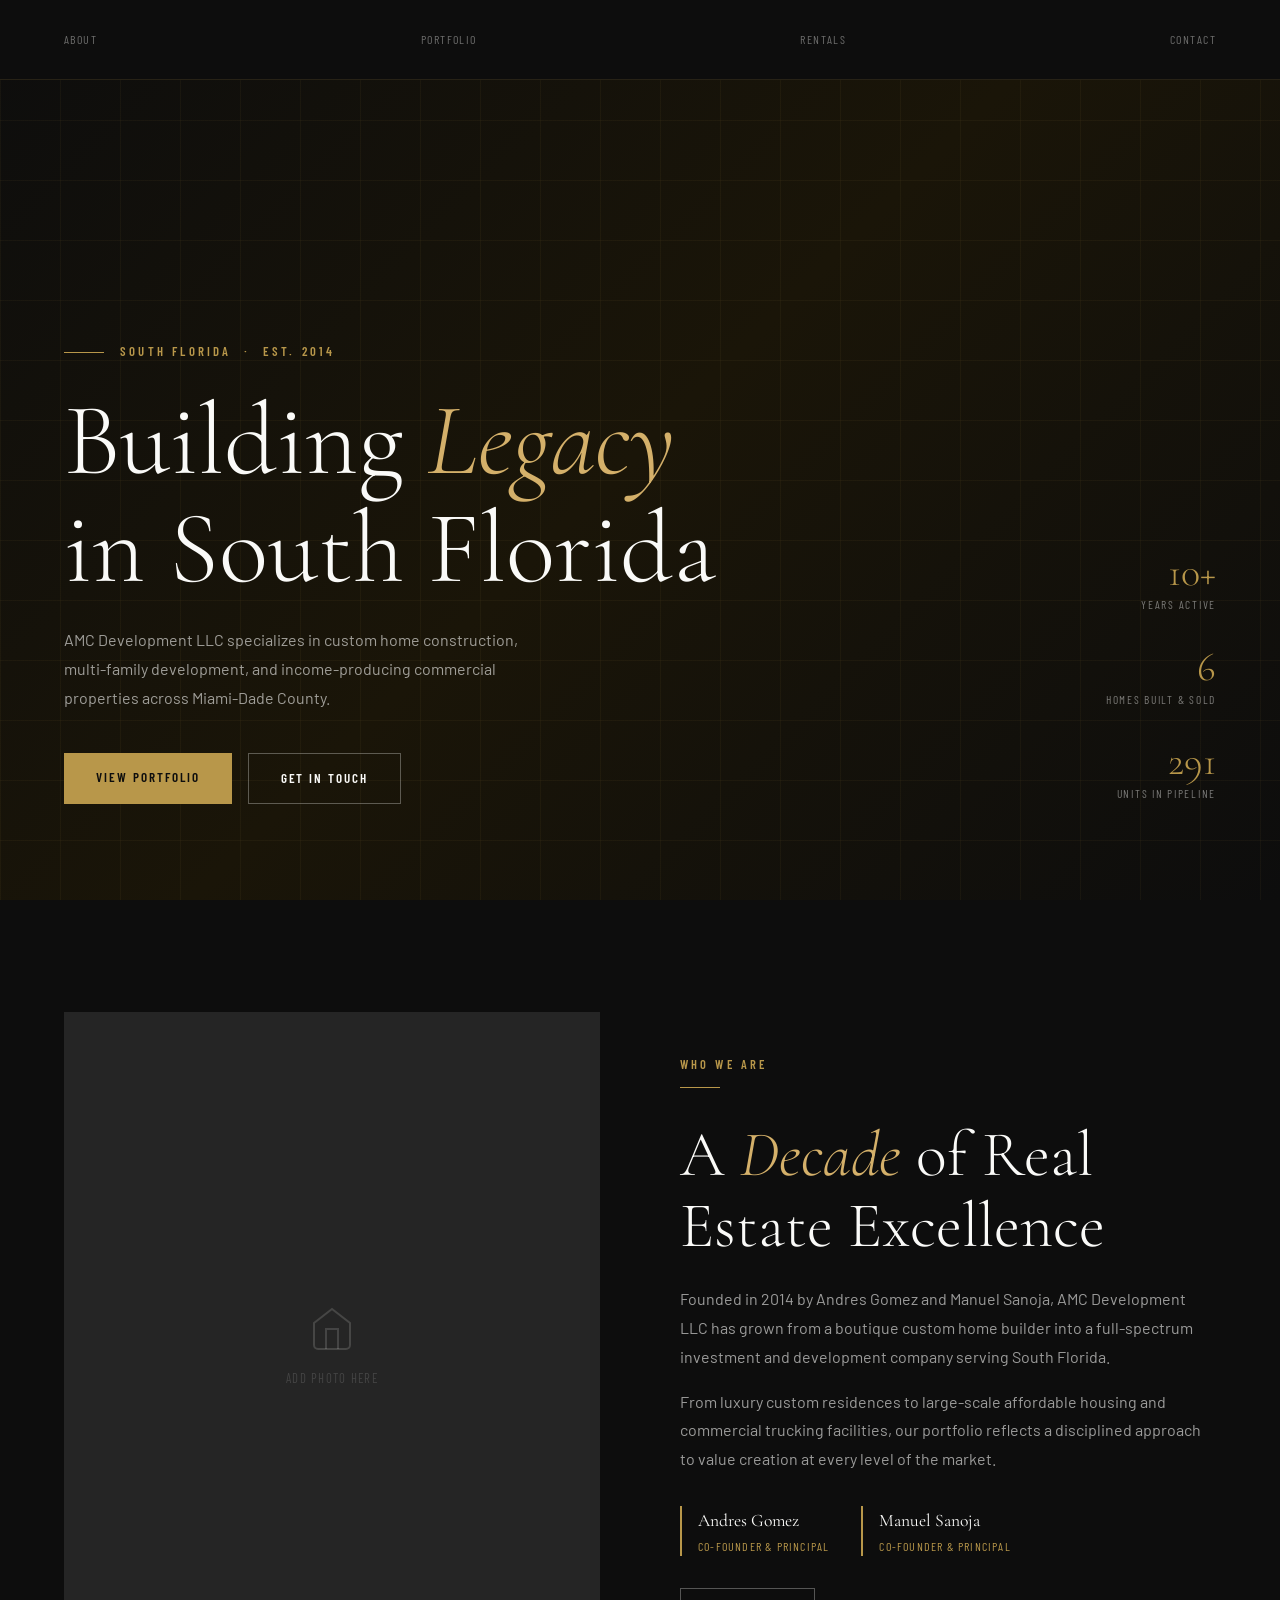
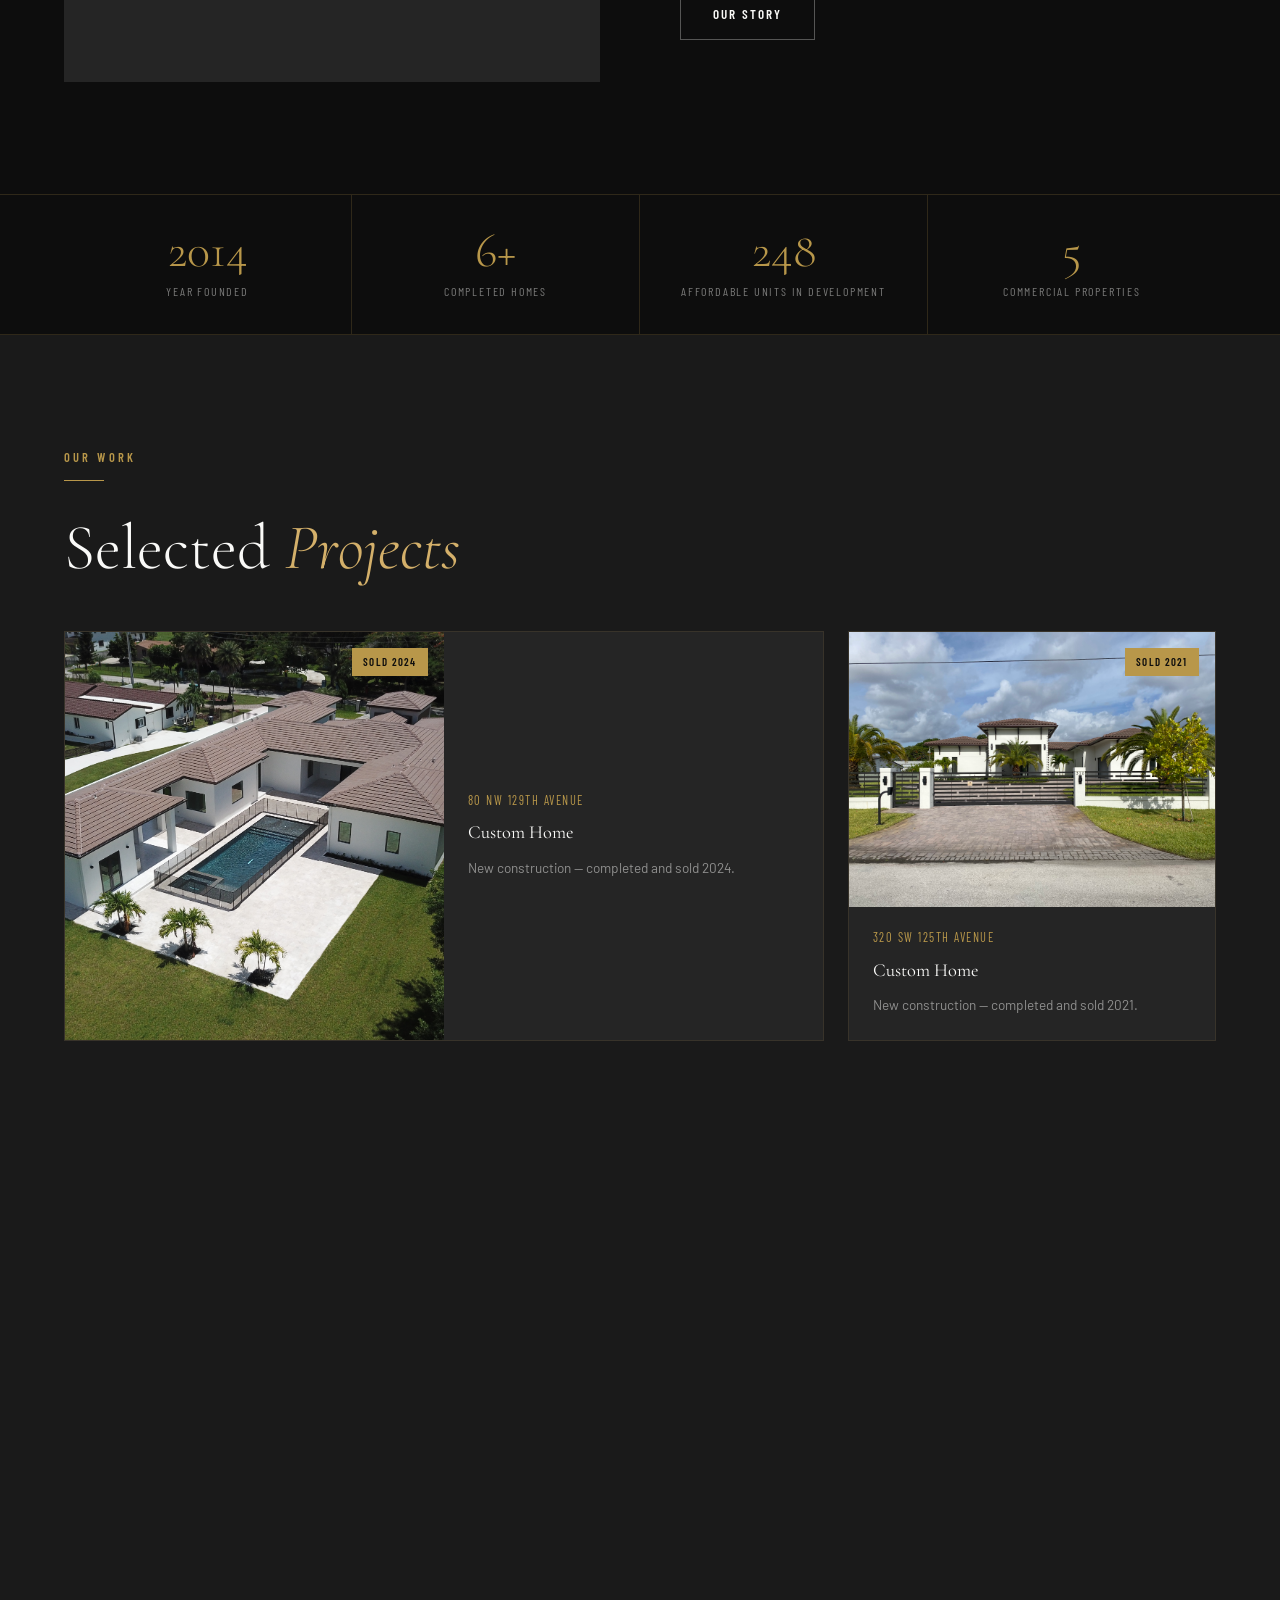
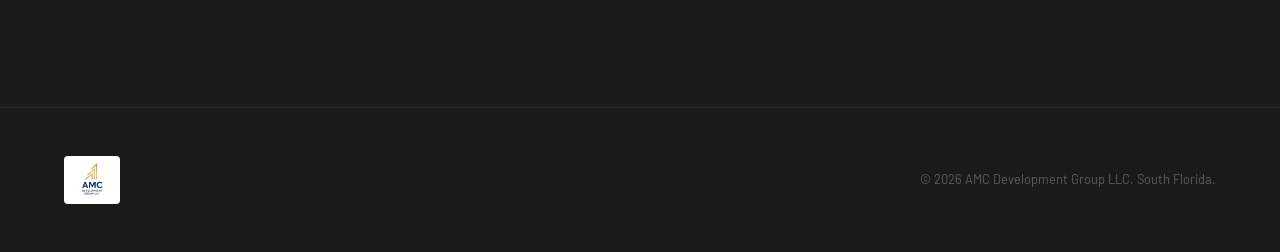
==== index.html @ ff456ffd "Initial commit — AMC Development Group LLC portfolio site" ====
<!DOCTYPE html>
<html lang="en">
<head>
  <meta charset="UTF-8" />
  <meta name="viewport" content="width=device-width, initial-scale=1.0" />
  <title>AMC Development LLC — South Florida Real Estate</title>
  <meta name="description" content="AMC Development LLC — Investment & development excellence in South Florida since 2014. Custom homes, apartment communities, and commercial properties." />
  <link rel="stylesheet" href="assets/css/main.css" />
  <link rel="stylesheet" href="assets/css/nav.css" />
  <link rel="stylesheet" href="assets/css/animations.css" />
</head>
<body>

  <!-- NAV -->
  <nav>
    <a href="index.html" class="nav-logo"><img src="assets/images/logo/amc-logo.jpeg" alt="AMC Development LLC" /></a>
    <ul class="nav-links">
      <li><a href="index.html" class="active">Home</a></li>
      <li><a href="about.html">About</a></li>
      <li><a href="portfolio.html">Portfolio</a></li>
      <li><a href="rentals.html">Rentals</a></li>
      <li><a href="contact.html" class="nav-cta">Contact</a></li>
    </ul>
    <button class="nav-toggle" aria-label="Toggle navigation">
      <span></span><span></span><span></span>
    </button>
  </nav>

  <!-- HERO -->
  <section class="hero">
    <div class="hero-bg"></div>
    <div class="hero-grid"></div>
    <div class="hero-content">
      <p class="hero-eyebrow">South Florida &nbsp;·&nbsp; Est. 2014</p>
      <h1>Building <em>Legacy</em><br>in South Florida</h1>
      <p class="hero-desc">
        AMC Development LLC specializes in custom home construction, multi-family development, and income-producing commercial properties across Miami-Dade County.
      </p>
      <div class="hero-actions">
        <a href="portfolio.html" class="btn btn-gold">View Portfolio</a>
        <a href="contact.html" class="btn btn-outline">Get in Touch</a>
      </div>
    </div>
    <div class="hero-stats">
      <div class="hero-stat">
        <div class="hero-stat-num">10+</div>
        <div class="hero-stat-label">Years Active</div>
      </div>
      <div class="hero-stat">
        <div class="hero-stat-num">6</div>
        <div class="hero-stat-label">Homes Built &amp; Sold</div>
      </div>
      <div class="hero-stat">
        <div class="hero-stat-num">291</div>
        <div class="hero-stat-label">Units in Pipeline</div>
      </div>
    </div>
  </section>

  <!-- ABOUT INTRO -->
  <section class="section">
    <div class="about-grid">
      <div class="about-image-block">
        <div class="about-image-inner">
          <div class="about-placeholder">
            <svg width="48" height="48" fill="none" stroke="currentColor" stroke-width="1" viewBox="0 0 24 24"><path d="M3 9l9-7 9 7v11a2 2 0 0 1-2 2H5a2 2 0 0 1-2-2z"/><polyline points="9 22 9 12 15 12 15 22"/></svg>
            <p>Add photo here</p>
          </div>
        </div>
      </div>
      <div>
        <p class="section-eyebrow">Who We Are</p>
        <div class="divider"></div>
        <h2 class="section-title">A <em>Decade</em> of Real Estate Excellence</h2>
        <p class="section-body">
          Founded in 2014 by Andres Gomez and Manuel Sanoja, AMC Development LLC has grown from a boutique custom home builder into a full-spectrum investment and development company serving South Florida.
        </p>
        <p class="section-body" style="margin-top:1rem;">
          From luxury custom residences to large-scale affordable housing and commercial trucking facilities, our portfolio reflects a disciplined approach to value creation at every level of the market.
        </p>
        <div class="founders" style="margin-top:2rem;">
          <div class="founder">
            <div class="founder-name">Andres Gomez</div>
            <div class="founder-title">Co-Founder &amp; Principal</div>
          </div>
          <div class="founder">
            <div class="founder-name">Manuel Sanoja</div>
            <div class="founder-title">Co-Founder &amp; Principal</div>
          </div>
        </div>
        <a href="about.html" class="btn btn-outline" style="margin-top:2rem;">Our Story</a>
      </div>
    </div>
  </section>

  <!-- STATS ROW -->
  <div class="stats-row reveal" style="margin: 0; padding: 0 4rem;">
    <div class="stat-cell">
      <div class="stat-num">2014</div>
      <div class="stat-label">Year Founded</div>
    </div>
    <div class="stat-cell">
      <div class="stat-num">6+</div>
      <div class="stat-label">Completed Homes</div>
    </div>
    <div class="stat-cell">
      <div class="stat-num">248</div>
      <div class="stat-label">Affordable Units in Development</div>
    </div>
    <div class="stat-cell">
      <div class="stat-num">5</div>
      <div class="stat-label">Commercial Properties</div>
    </div>
  </div>

  <!-- FEATURED PROJECTS -->
  <section class="section section-alt">
    <p class="section-eyebrow reveal">Our Work</p>
    <div class="divider reveal"></div>
    <h2 class="section-title reveal">Selected <em>Projects</em></h2>

    <div class="projects-grid">
      <!-- Wide Card — 80 NW 129 spotlight -->
      <div class="project-card project-card-wide reveal">
        <div class="project-card-img">
          <img src="assets/images/projects/80-nw-129/DJI_0026.jpg" alt="80 NW 129th Avenue" />
          <span class="project-badge badge-sold">Sold 2024</span>
        </div>
        <div class="project-card-body" style="display:flex;flex-direction:column;justify-content:center;">
          <div class="project-address">80 NW 129th Avenue</div>
          <div class="project-type">Custom Home</div>
          <p class="project-detail">New construction — completed and sold 2024.</p>
        </div>
      </div>

      <div class="project-card reveal reveal-delay-1">
        <div class="project-card-img">
          <img src="assets/images/projects/320-sw-125/325%20sw%20125AV%20-1.jpg" alt="320 SW 125th Avenue" />
          <span class="project-badge badge-sold">Sold 2021</span>
        </div>
        <div class="project-card-body">
          <div class="project-address">320 SW 125th Avenue</div>
          <div class="project-type">Custom Home</div>
          <p class="project-detail">New construction — completed and sold 2021.</p>
        </div>
      </div>

      <div class="project-card reveal reveal-delay-2">
        <div class="project-card-img">
          <img src="assets/images/projects/14790-sw-264/14790%20SW%20264%20ST.jpg" alt="14790 SW 264th Street" />
          <span class="project-badge badge-pipeline">Plans Submitted</span>
        </div>
        <div class="project-card-body">
          <div class="project-address">14790 SW 264th Street</div>
          <div class="project-type">43-Unit Apartment Development</div>
          <p class="project-detail">Plans submitted. Multi-family residential community currently in review.</p>
        </div>
      </div>

      <div class="project-card reveal reveal-delay-3">
        <div class="project-card-img">
          <img src="assets/images/projects/12501-sw-236/12501%20SW%20236%20ST.jpg" alt="12501 SW 236th Street" />
          <span class="project-badge badge-active">Rezoning Complete</span>
        </div>
        <div class="project-card-body">
          <div class="project-address">12501 SW 236th Street</div>
          <div class="project-type">248-Unit Affordable Housing</div>
          <p class="project-detail">Rezoning complete May 2026. Property currently under contract.</p>
        </div>
      </div>

      <div class="project-card reveal reveal-delay-1">
        <div class="project-card-img">
          <img src="assets/images/projects/365-nw-128/PHOTO-2026-05-29-16-34-05.jpg" alt="365 NW 128th Street" />
          <span class="project-badge badge-sold">Sold Apr 2026</span>
        </div>
        <div class="project-card-body">
          <div class="project-address">365 NW 128th Street</div>
          <div class="project-type">Custom Luxury Residence</div>
          <p class="project-detail">Plans completed January 2026. Sold April 2026.</p>
        </div>
      </div>
    </div>

    <div style="text-align:center; margin-top:3rem;">
      <a href="portfolio.html" class="btn btn-outline reveal">View All Projects</a>
    </div>
  </section>

  <!-- FOOTER -->
  <footer>
    <div class="footer-logo"><img src="assets/images/logo/amc-logo.jpeg" alt="AMC Development LLC" /></div>
    <nav class="footer-links">
      <a href="about.html">About</a>
      <a href="portfolio.html">Portfolio</a>
      <a href="rentals.html">Rentals</a>
      <a href="contact.html">Contact</a>
    </nav>
    <p class="footer-copy">© 2026 AMC Development Group LLC. South Florida.</p>
  </footer>

  <script src="assets/js/main.js"></script>
</body>
</html>
---- assets/css/main.css ----
@import url('https://fonts.googleapis.com/css2?family=Cormorant+Garamond:ital,wght@0,300;0,400;0,600;1,300;1,400&family=Barlow:wght@300;400;500;600&family=Barlow+Condensed:wght@400;600;700&display=swap');

/* ── VARIABLES ── */
:root {
  --gold:           #B8974A;
  --gold-light:     #D4B06A;
  --gold-pale:      #F5EDDA;
  --dark:           #0D0D0D;
  --dark-2:         #1A1A1A;
  --dark-3:         #252525;
  --white:          #FAFAF8;
  --font-display:   'Cormorant Garamond', Georgia, serif;
  --font-body:      'Barlow', sans-serif;
  --font-condensed: 'Barlow Condensed', sans-serif;
  --nav-h:          80px;
}

/* ── RESET ── */
*, *::before, *::after { box-sizing: border-box; margin: 0; padding: 0; }
html { scroll-behavior: smooth; }
body {
  font-family: var(--font-body);
  background: var(--dark);
  color: var(--white);
  font-size: 16px;
  line-height: 1.7;
  overflow-x: hidden;
}
a    { color: inherit; text-decoration: none; }
img  { max-width: 100%; display: block; }
ul   { list-style: none; }

/* ── BUTTONS ── */
.btn {
  font-family: var(--font-condensed);
  font-size: 0.82rem;
  font-weight: 600;
  letter-spacing: 0.15em;
  text-transform: uppercase;
  padding: 0.85rem 2rem;
  transition: all 0.25s;
  cursor: pointer;
  border: none;
  display: inline-block;
}
.btn-gold          { background: var(--gold); color: var(--dark); }
.btn-gold:hover    { background: var(--gold-light); }
.btn-outline       { background: transparent; border: 1px solid rgba(250,250,248,0.3); color: var(--white); }
.btn-outline:hover { border-color: var(--gold); color: var(--gold); }

/* ── HERO ── */
.hero {
  min-height: 100vh;
  display: flex;
  align-items: flex-end;
  position: relative;
  overflow: hidden;
  padding: 0 4rem 6rem;
}
.hero-bg {
  position: absolute; inset: 0;
  background: linear-gradient(135deg, #0D0D0D 0%, #1a1508 50%, #0D0D0D 100%);
}
.hero-grid {
  position: absolute; inset: 0;
  background-image:
    linear-gradient(rgba(184,151,74,0.06) 1px, transparent 1px),
    linear-gradient(90deg, rgba(184,151,74,0.06) 1px, transparent 1px);
  background-size: 60px 60px;
}
.hero-content { position: relative; z-index: 2; max-width: 800px; }
.hero-eyebrow {
  font-family: var(--font-condensed);
  font-size: 0.8rem;
  font-weight: 600;
  letter-spacing: 0.25em;
  text-transform: uppercase;
  color: var(--gold);
  margin-bottom: 1.5rem;
  display: flex;
  align-items: center;
  gap: 1rem;
}
.hero-eyebrow::before {
  content: '';
  display: block;
  width: 40px; height: 1px;
  background: var(--gold);
}
.hero h1 {
  font-family: var(--font-display);
  font-size: clamp(3.5rem, 8vw, 7rem);
  font-weight: 300;
  line-height: 1.05;
  margin-bottom: 1.5rem;
  color: var(--white);
}
.hero h1 em { font-style: italic; color: var(--gold-light); }
.hero-desc {
  font-size: 1rem;
  color: rgba(250,250,248,0.6);
  max-width: 480px;
  line-height: 1.8;
  margin-bottom: 2.5rem;
}
.hero-actions { display: flex; gap: 1rem; flex-wrap: wrap; }
.hero-stats {
  position: absolute; right: 4rem; bottom: 6rem;
  display: flex; flex-direction: column; gap: 2rem;
  z-index: 2;
}
.hero-stat        { text-align: right; }
.hero-stat-num    { font-family: var(--font-display); font-size: 2.5rem; font-weight: 300; color: var(--gold); line-height: 1; }
.hero-stat-label  { font-family: var(--font-condensed); font-size: 0.72rem; letter-spacing: 0.15em; text-transform: uppercase; color: rgba(250,250,248,0.45); margin-top: 0.2rem; }

/* ── SECTIONS ── */
.section     { padding: 7rem 4rem; }
.section-alt { background: var(--dark-2); }

.section-eyebrow {
  font-family: var(--font-condensed);
  font-size: 0.78rem;
  font-weight: 600;
  letter-spacing: 0.25em;
  text-transform: uppercase;
  color: var(--gold);
  margin-bottom: 0.75rem;
}
.section-title {
  font-family: var(--font-display);
  font-size: clamp(2.5rem, 5vw, 4.5rem);
  font-weight: 300;
  line-height: 1.1;
  color: var(--white);
  margin-bottom: 1.5rem;
}
.section-title em { font-style: italic; color: var(--gold-light); }
.section-body { color: rgba(250,250,248,0.6); max-width: 560px; line-height: 1.8; }
.divider      { width: 40px; height: 1px; background: var(--gold); margin-bottom: 2rem; }

/* ── PAGE HEADER ── */
.page-header {
  padding: 12rem 4rem 5rem;
  position: relative;
  overflow: hidden;
}
.page-header::after {
  content: '';
  position: absolute; inset: 0;
  background-image:
    linear-gradient(rgba(184,151,74,0.04) 1px, transparent 1px),
    linear-gradient(90deg, rgba(184,151,74,0.04) 1px, transparent 1px);
  background-size: 60px 60px;
  pointer-events: none;
}
.page-header-content { position: relative; z-index: 1; }
.page-title    { font-family: var(--font-display); font-size: clamp(3.5rem, 7vw, 6.5rem); font-weight: 300; line-height: 1.05; }
.page-title em { font-style: italic; color: var(--gold-light); }
.page-subtitle { color: rgba(250,250,248,0.5); font-size: 1rem; max-width: 480px; margin-top: 1rem; line-height: 1.8; }

/* ── ABOUT ── */
.about-grid {
  display: grid;
  grid-template-columns: 1fr 1fr;
  gap: 5rem;
  align-items: center;
}
.about-image-block {
  position: relative;
  aspect-ratio: 4/5;
  background: var(--dark-3);
  overflow: hidden;
}
.about-image-block::before {
  content: '';
  position: absolute;
  top: 1.5rem; left: 1.5rem; right: -1.5rem; bottom: -1.5rem;
  border: 1px solid rgba(184,151,74,0.3);
  z-index: 0;
}
.about-image-inner {
  position: relative; z-index: 1;
  width: 100%; height: 100%;
  background: var(--dark-3);
  display: flex; align-items: center; justify-content: center;
  overflow: hidden;
}
.about-image-inner img { width: 100%; height: 100%; object-fit: cover; }
.about-placeholder { text-align: center; color: rgba(250,250,248,0.15); }
.about-placeholder p { font-family: var(--font-condensed); font-size: 0.8rem; letter-spacing: 0.1em; text-transform: uppercase; margin-top: 0.5rem; }
.founders       { display: flex; gap: 2rem; margin-top: 2.5rem; }
.founder        { border-left: 2px solid var(--gold); padding-left: 1rem; }
.founder-name   { font-family: var(--font-display); font-size: 1.1rem; font-weight: 400; color: var(--white); }
.founder-title  { font-family: var(--font-condensed); font-size: 0.75rem; letter-spacing: 0.1em; text-transform: uppercase; color: var(--gold); }

/* ── STATS ROW ── */
.stats-row {
  display: grid;
  grid-template-columns: repeat(4, 1fr);
  border-top: 1px solid rgba(184,151,74,0.2);
  border-bottom: 1px solid rgba(184,151,74,0.2);
  margin: 5rem 0;
}
.stat-cell        { padding: 2rem; text-align: center; border-right: 1px solid rgba(184,151,74,0.2); }
.stat-cell:last-child { border-right: none; }
.stat-num         { font-family: var(--font-display); font-size: 3rem; font-weight: 300; color: var(--gold); line-height: 1; }
.stat-label       { font-family: var(--font-condensed); font-size: 0.75rem; letter-spacing: 0.15em; text-transform: uppercase; color: rgba(250,250,248,0.45); margin-top: 0.4rem; }

/* ── PROJECT CARDS ── */
.projects-grid {
  display: grid;
  grid-template-columns: repeat(3, 1fr);
  gap: 1.5rem;
  margin-top: 3rem;
}
.project-card {
  background: var(--dark-3);
  border: 1px solid rgba(184,151,74,0.12);
  overflow: hidden;
  transition: border-color 0.3s, transform 0.3s;
}
.project-card:hover { border-color: rgba(184,151,74,0.4); transform: translateY(-4px); }
.project-card-img {
  aspect-ratio: 4/3;
  background: var(--dark-2);
  position: relative;
  overflow: hidden;
  display: flex; align-items: center; justify-content: center;
}
.project-card-img img { width: 100%; height: 100%; object-fit: cover; }
.project-card-img-placeholder { color: rgba(250,250,248,0.1); font-family: var(--font-condensed); font-size: 0.75rem; letter-spacing: 0.1em; text-transform: uppercase; text-align: center; }
.project-badge { position: absolute; top: 1rem; right: 1rem; font-family: var(--font-condensed); font-size: 0.68rem; font-weight: 600; letter-spacing: 0.12em; text-transform: uppercase; padding: 0.3rem 0.7rem; }
.badge-sold     { background: var(--gold); color: var(--dark); }
.badge-pipeline { background: rgba(184,151,74,0.15); color: var(--gold); border: 1px solid var(--gold); }
.badge-active   { background: rgba(100,180,100,0.15); color: #7CCA7C; border: 1px solid rgba(100,180,100,0.4); }
.badge-plans    { background: rgba(100,140,220,0.15); color: #8EB4F0; border: 1px solid rgba(100,140,220,0.3); }
.project-card-body { padding: 1.25rem 1.5rem 1.5rem; }
.project-address   { font-family: var(--font-condensed); font-size: 0.78rem; letter-spacing: 0.12em; text-transform: uppercase; color: var(--gold); margin-bottom: 0.4rem; }
.project-type      { font-family: var(--font-display); font-size: 1.15rem; font-weight: 400; color: var(--white); margin-bottom: 0.5rem; }
.project-detail    { font-size: 0.85rem; color: rgba(250,250,248,0.5); line-height: 1.6; }
.project-card-wide { grid-column: span 2; display: grid; grid-template-columns: 1fr 1fr; }
.project-card-wide .project-card-img { aspect-ratio: unset; min-height: 240px; }

/* ── PIPELINE ── */
.pipeline-list { margin-top: 2.5rem; }
.pipeline-item {
  display: grid;
  grid-template-columns: 2fr 1fr 1fr;
  align-items: center;
  gap: 2rem;
  padding: 1.75rem 0;
  border-bottom: 1px solid rgba(184,151,74,0.12);
}
.pipeline-item:first-child { border-top: 1px solid rgba(184,151,74,0.12); }
.pipeline-address     { font-family: var(--font-condensed); font-size: 0.8rem; letter-spacing: 0.12em; text-transform: uppercase; color: var(--gold); }
.pipeline-desc        { font-family: var(--font-display); font-size: 1.2rem; font-weight: 400; color: var(--white); margin-top: 0.2rem; }
.pipeline-units       { font-family: var(--font-display); font-size: 2rem; font-weight: 300; color: var(--white); }
.pipeline-units-label { font-family: var(--font-condensed); font-size: 0.72rem; letter-spacing: 0.1em; text-transform: uppercase; color: rgba(250,250,248,0.4); }

/* ── RENTALS ── */
.rentals-grid {
  display: grid;
  grid-template-columns: repeat(3, 1fr);
  gap: 1.5rem;
  margin-top: 2.5rem;
}
.rental-card        { background: var(--dark-3); border: 1px solid rgba(184,151,74,0.12); padding: 1.75rem; transition: border-color 0.3s; }
.rental-card:hover  { border-color: rgba(184,151,74,0.35); }
.rental-icon        { width: 40px; height: 40px; border: 1px solid rgba(184,151,74,0.3); display: flex; align-items: center; justify-content: center; margin-bottom: 1.25rem; color: var(--gold); }
.rental-address     { font-family: var(--font-condensed); font-size: 0.78rem; letter-spacing: 0.12em; text-transform: uppercase; color: var(--gold); margin-bottom: 0.35rem; }
.rental-type        { font-family: var(--font-display); font-size: 1.1rem; color: var(--white); margin-bottom: 0.6rem; }
.rental-status      { font-size: 0.82rem; color: rgba(250,250,248,0.5); }
.rental-tag         { display: inline-block; font-family: var(--font-condensed); font-size: 0.68rem; font-weight: 600; letter-spacing: 0.1em; text-transform: uppercase; padding: 0.25rem 0.65rem; margin-top: 0.75rem; }
.tag-rented         { background: rgba(100,180,100,0.12); color: #7CCA7C; border: 1px solid rgba(100,180,100,0.3); }
.tag-development    { background: rgba(184,151,74,0.1); color: var(--gold); border: 1px solid rgba(184,151,74,0.3); }
.tag-lot            { background: rgba(250,250,248,0.05); color: rgba(250,250,248,0.45); border: 1px solid rgba(250,250,248,0.12); }

/* ── CONTACT ── */
.contact-grid   { display: grid; grid-template-columns: 1fr 1fr; gap: 5rem; align-items: start; }
.contact-info   { display: flex; flex-direction: column; gap: 2rem; }
.contact-label  { font-family: var(--font-condensed); font-size: 0.75rem; letter-spacing: 0.2em; text-transform: uppercase; color: var(--gold); margin-bottom: 0.4rem; }
.contact-value  { font-family: var(--font-display); font-size: 1.3rem; font-weight: 300; color: var(--white); }
.contact-form   { display: flex; flex-direction: column; gap: 1rem; }
.form-row       { display: grid; grid-template-columns: 1fr 1fr; gap: 1rem; }
.form-group     { display: flex; flex-direction: column; gap: 0.4rem; }
.form-group label { font-family: var(--font-condensed); font-size: 0.75rem; letter-spacing: 0.15em; text-transform: uppercase; color: rgba(250,250,248,0.45); }
.form-group input,
.form-group textarea,
.form-group select { background: var(--dark-3); border: 1px solid rgba(184,151,74,0.15); color: var(--white); padding: 0.85rem 1rem; font-family: var(--font-body); font-size: 0.9rem; transition: border-color 0.2s; resize: vertical; -webkit-appearance: none; }
.form-group input:focus,
.form-group textarea:focus,
.form-group select:focus { outline: none; border-color: var(--gold); }
.form-group input::placeholder,
.form-group textarea::placeholder { color: rgba(250,250,248,0.2); }

/* ── RESPONSIVE ── */
@media (max-width: 1024px) {
  .hero         { padding: 0 2rem 5rem; }
  .hero-stats   { right: 2rem; }
  .section      { padding: 5rem 2rem; }
  .about-grid   { gap: 3rem; }
  .page-header  { padding: 10rem 2rem 4rem; }
  .projects-grid           { grid-template-columns: repeat(2, 1fr); }
  .project-card-wide       { grid-column: span 1; grid-template-columns: 1fr; }
  .project-card-wide .project-card-img { min-height: 180px; }
  .stats-row    { padding: 0 2rem; }
}

@media (max-width: 768px) {
  .hero-stats          { display: none; }
  .about-grid          { grid-template-columns: 1fr; }
  .about-image-block   { aspect-ratio: 3/2; }
  .stats-row           { grid-template-columns: repeat(2, 1fr); }
  .projects-grid       { grid-template-columns: 1fr; }
  .pipeline-item       { grid-template-columns: 1fr 1fr; }
  .rentals-grid        { grid-template-columns: 1fr; }
  .contact-grid        { grid-template-columns: 1fr; gap: 3rem; }
  .form-row            { grid-template-columns: 1fr; }
}
---- assets/css/nav.css ----
/* ── NAVBAR ── */
nav {
  position: fixed;
  top: 0; left: 0; right: 0;
  z-index: 100;
  height: var(--nav-h);
  display: flex;
  align-items: center;
  justify-content: space-between;
  padding: 0 4rem;
  background: #0D0D0D;
  border-bottom: 1px solid rgba(184, 151, 74, 0.15);
}

.nav-logo {
  display: flex;
  align-items: center;
  flex-shrink: 0;
}

.nav-logo img {
  height: 52px;
  width: auto;
  max-width: none;
  display: block;
  background: #fff;
  padding: 4px 10px;
  border-radius: 4px;
}

.nav-links {
  display: flex;
  align-items: center;
  gap: 2.5rem;
}

.nav-links a {
  font-family: var(--font-condensed);
  font-size: 0.85rem;
  font-weight: 600;
  letter-spacing: 0.15em;
  text-transform: uppercase;
  color: rgba(250, 250, 248, 0.65);
  transition: color 0.2s;
}

.nav-links a:hover,
.nav-links a.active {
  color: var(--gold);
}

.nav-cta {
  padding: 0.6rem 1.4rem;
  border: 1px solid var(--gold);
  color: var(--gold) !important;
  transition: background 0.2s, color 0.2s;
}

.nav-cta:hover {
  background: var(--gold);
  color: var(--dark) !important;
}

.nav-toggle {
  display: none;
  flex-direction: column;
  gap: 5px;
  cursor: pointer;
  padding: 4px;
  background: none;
  border: none;
}

.nav-toggle span {
  display: block;
  width: 24px;
  height: 1.5px;
  background: var(--white);
  transition: transform 0.3s, opacity 0.3s;
}

/* ── FOOTER ── */
footer {
  background: var(--dark-2);
  border-top: 1px solid rgba(184, 151, 74, 0.15);
  padding: 3rem 4rem;
  display: flex;
  align-items: center;
  justify-content: space-between;
  flex-wrap: wrap;
  gap: 1rem;
}

.footer-logo {
  display: flex;
  align-items: center;
}

.footer-logo img {
  height: 48px;
  width: auto;
  max-width: none;
  display: block;
  background: #fff;
  padding: 4px 8px;
  border-radius: 4px;
}

.footer-copy {
  font-size: 0.8rem;
  color: rgba(250, 250, 248, 0.3);
}

.footer-links {
  display: flex;
  gap: 2rem;
}

.footer-links a {
  font-family: var(--font-condensed);
  font-size: 0.75rem;
  letter-spacing: 0.12em;
  text-transform: uppercase;
  color: rgba(250, 250, 248, 0.4);
  transition: color 0.2s;
}

.footer-links a:hover {
  color: var(--gold);
}

/* ── RESPONSIVE ── */
@media (max-width: 1024px) {
  nav { padding: 0 2rem; }
  .nav-links { gap: 1.5rem; }
  footer { padding: 2rem; }
}

@media (max-width: 768px) {
  .nav-links {
    display: none;
    flex-direction: column;
    gap: 0;
    position: absolute;
    top: var(--nav-h);
    left: 0; right: 0;
    background: var(--dark);
    border-bottom: 1px solid rgba(184, 151, 74, 0.15);
    padding: 1rem 0;
  }
  .nav-links.open { display: flex; }
  .nav-links a { padding: 0.85rem 2rem; }
  .nav-cta { margin: 0.5rem 2rem; }
  .nav-toggle { display: flex; }
  footer { flex-direction: column; align-items: flex-start; gap: 1.5rem; }
}
---- assets/css/animations.css ----
/* ── SCROLL REVEAL ── */
.reveal {
  opacity: 0;
  transform: translateY(28px);
  transition: opacity 0.7s ease, transform 0.7s ease;
}

.reveal.visible {
  opacity: 1;
  transform: none;
}

.reveal-delay-1 { transition-delay: 0.1s; }
.reveal-delay-2 { transition-delay: 0.2s; }
.reveal-delay-3 { transition-delay: 0.3s; }
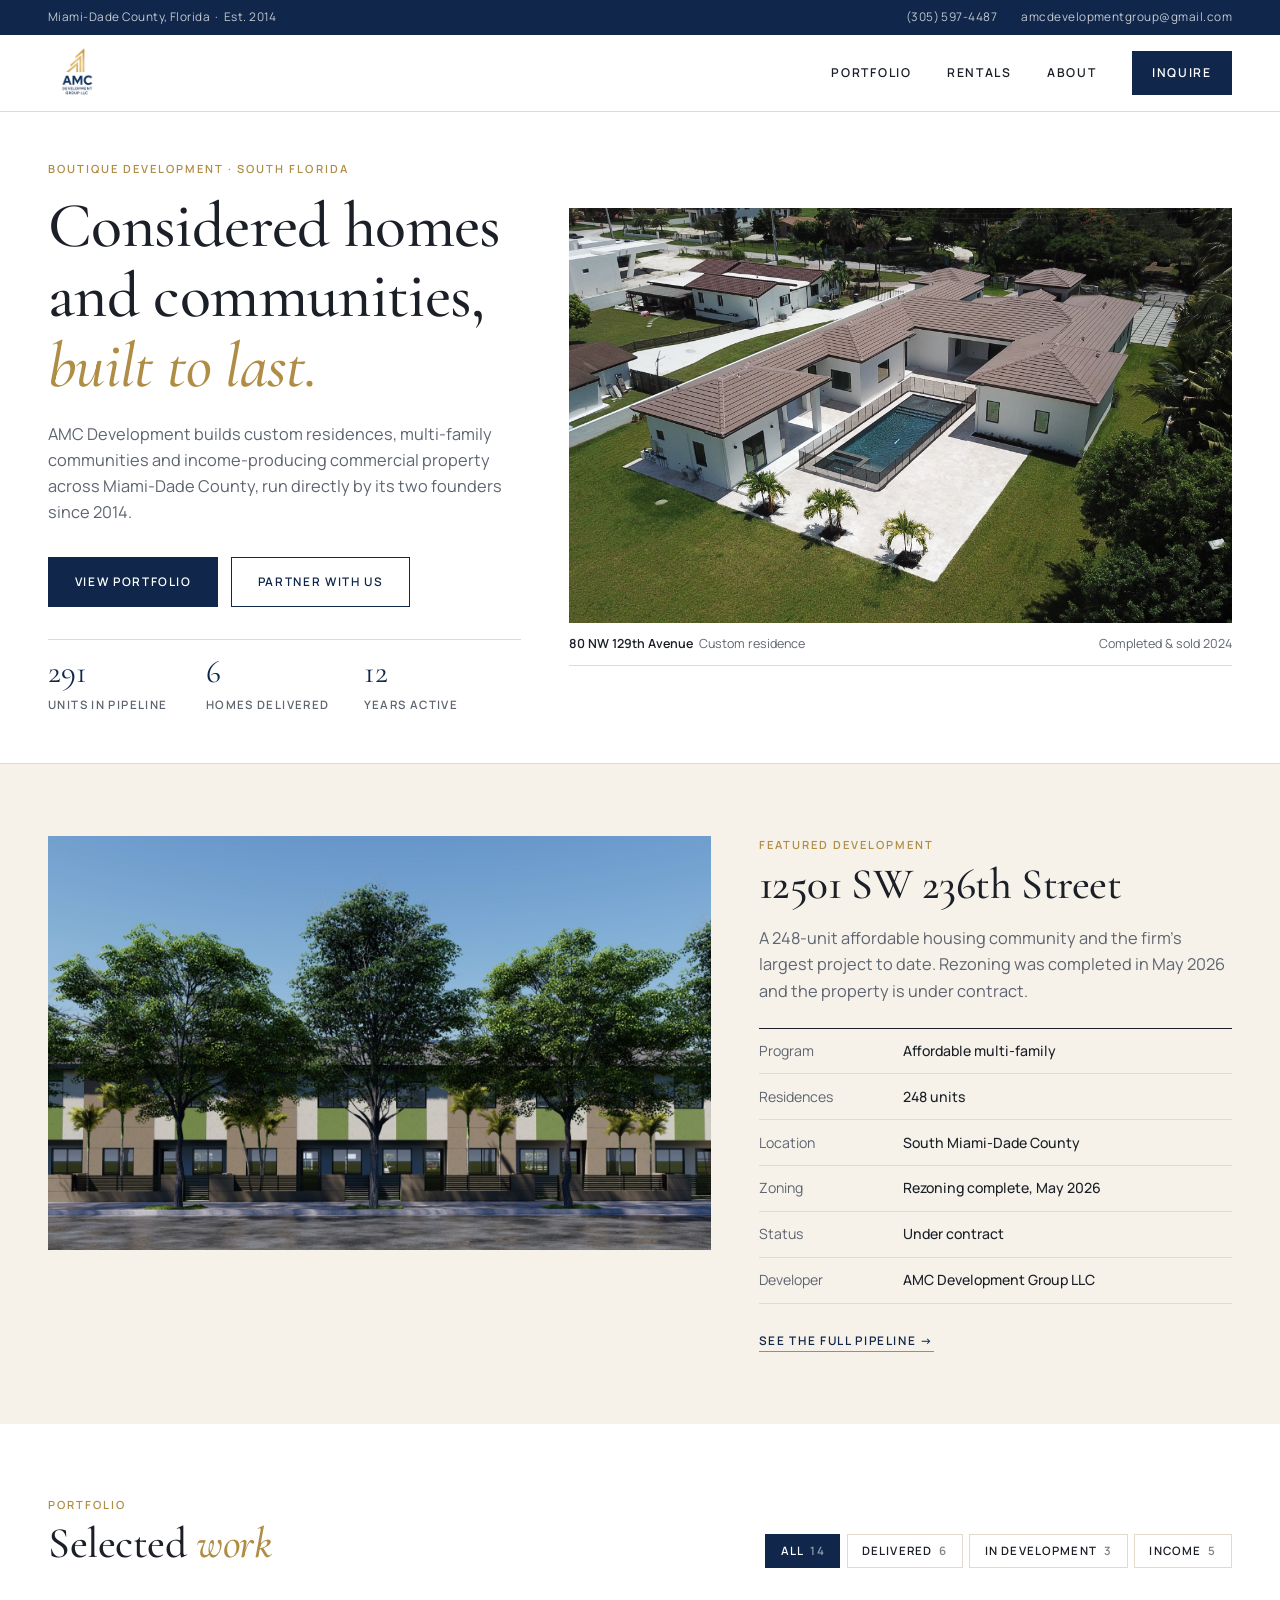
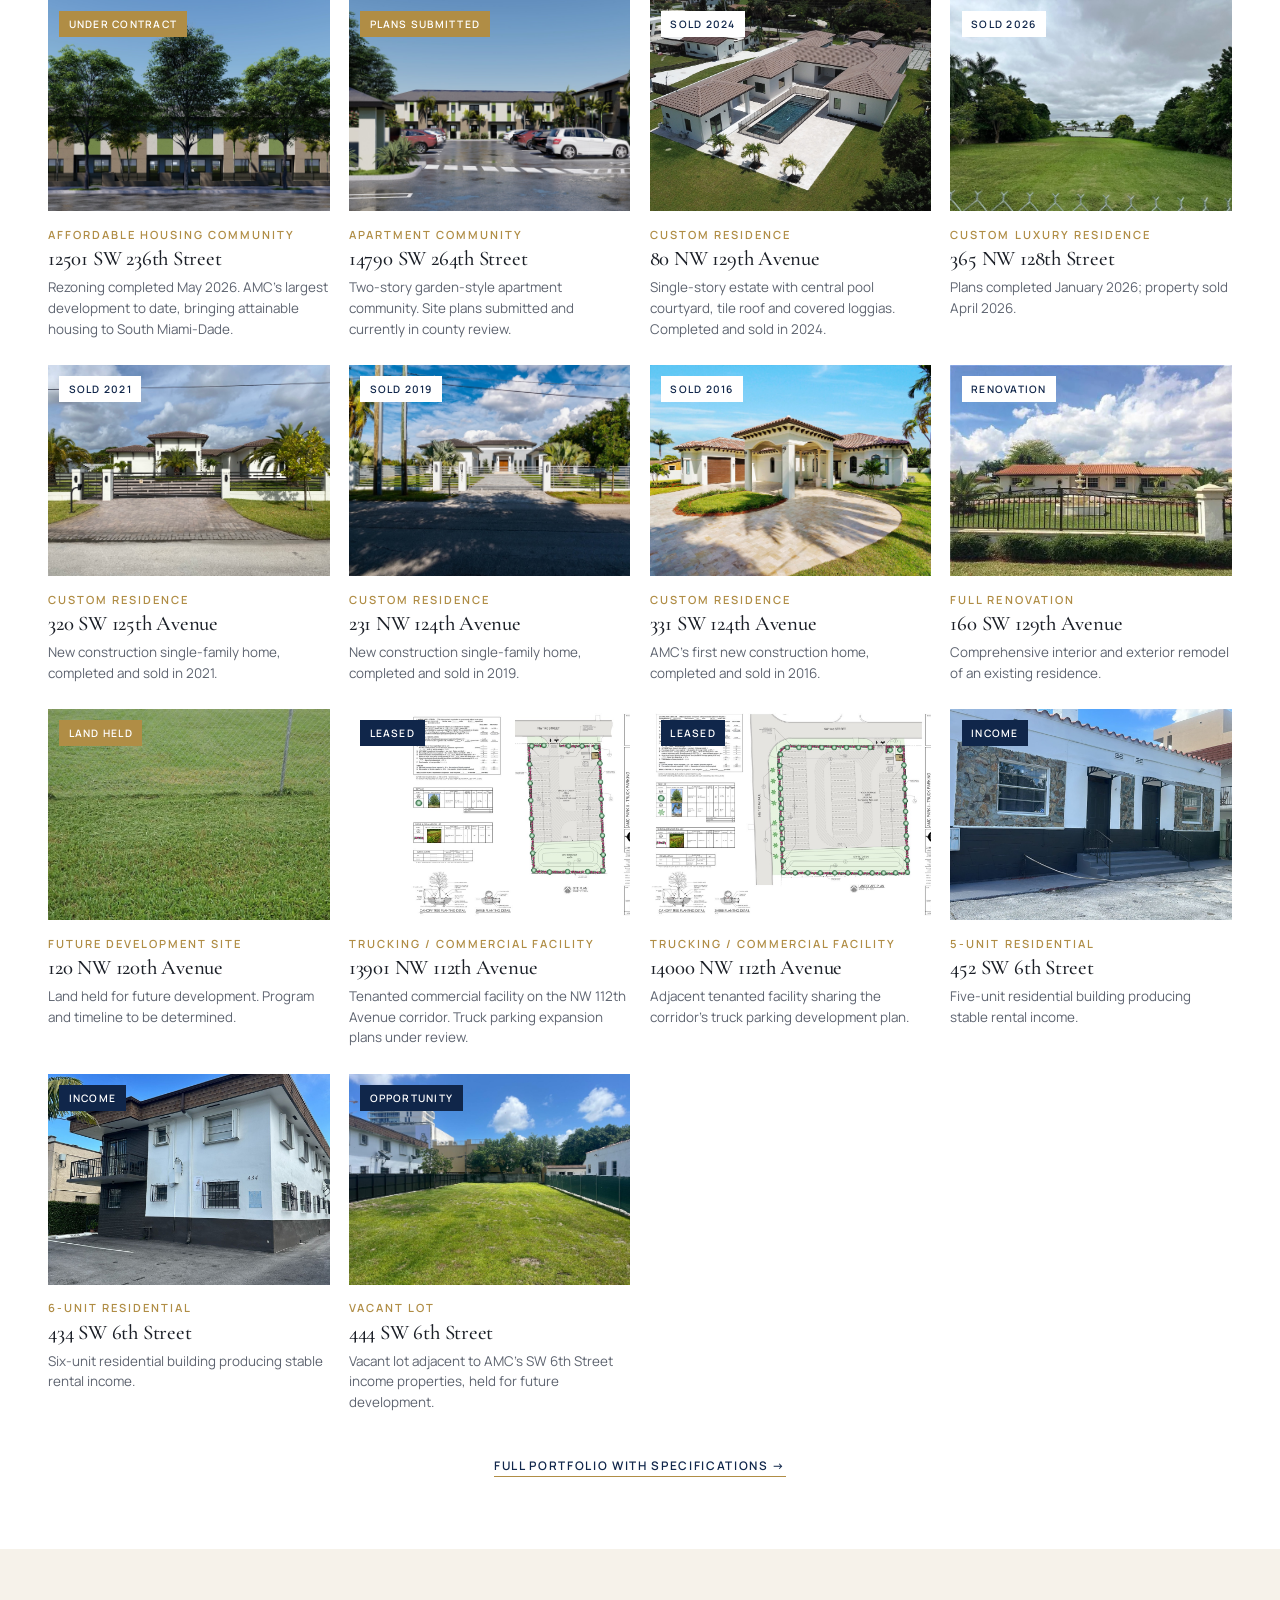
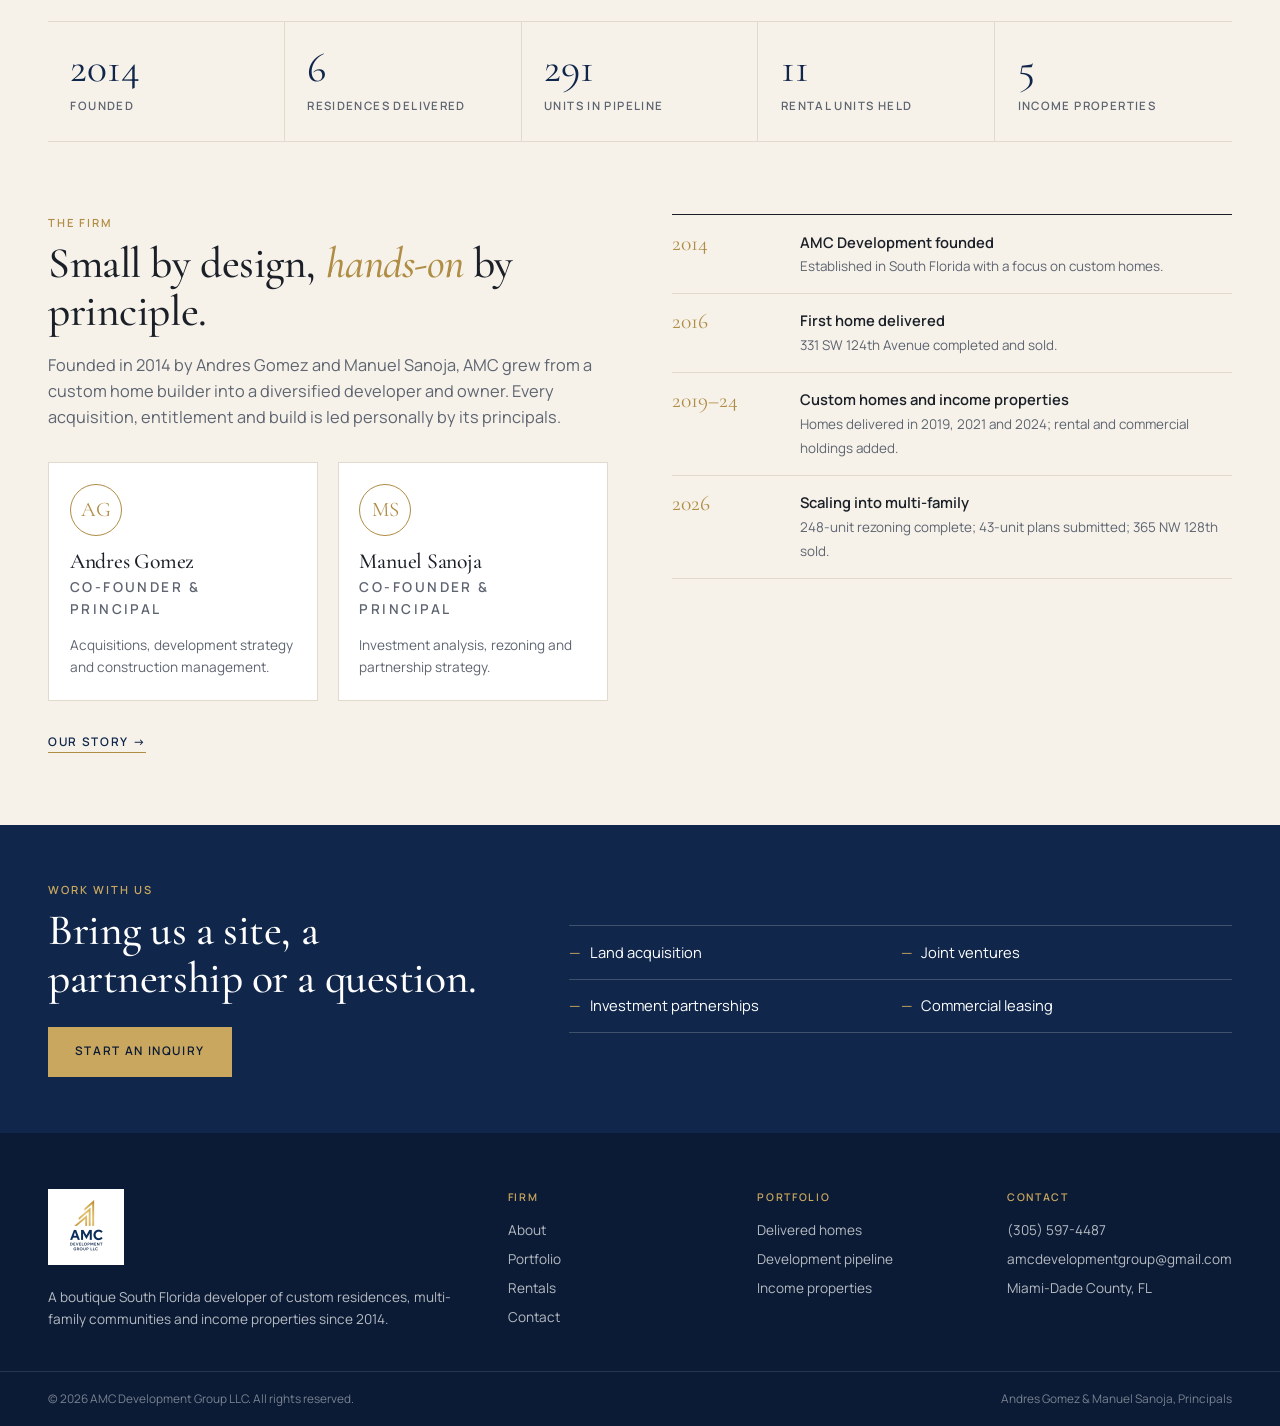
==== commit a06d1a82: "Redesign site in a denser boutique style Rework all five pages after established South Florida devel" ====
--- a/index.html
+++ b/index.html
@@ -3,202 +3,196 @@
 <head>
   <meta charset="UTF-8" />
   <meta name="viewport" content="width=device-width, initial-scale=1.0" />
-  <title>AMC Development LLC — South Florida Real Estate</title>
-  <meta name="description" content="AMC Development LLC — Investment & development excellence in South Florida since 2014. Custom homes, apartment communities, and commercial properties." />
-  <link rel="stylesheet" href="assets/css/main.css" />
-  <link rel="stylesheet" href="assets/css/nav.css" />
-  <link rel="stylesheet" href="assets/css/animations.css" />
+  <title>AMC Development Group — Boutique South Florida Developer</title>
+  <meta name="description" content="AMC Development Group LLC builds custom residences, multi-family communities and income properties across Miami-Dade County. Founded 2014." />
+  <link rel="icon" href="assets/img/logo.jpg" />
+  <link rel="stylesheet" href="assets/css/site.css" />
 </head>
 <body>
 
-  <!-- NAV -->
-  <nav>
-    <a href="index.html" class="nav-logo"><img src="assets/images/logo/amc-logo.jpeg" alt="AMC Development LLC" /></a>
-    <ul class="nav-links">
-      <li><a href="index.html" class="active">Home</a></li>
-      <li><a href="about.html">About</a></li>
-      <li><a href="portfolio.html">Portfolio</a></li>
-      <li><a href="rentals.html">Rentals</a></li>
-      <li><a href="contact.html" class="nav-cta">Contact</a></li>
-    </ul>
-    <button class="nav-toggle" aria-label="Toggle navigation">
-      <span></span><span></span><span></span>
-    </button>
-  </nav>
-
-  <!-- HERO -->
-  <section class="hero">
-    <div class="hero-bg"></div>
-    <div class="hero-grid"></div>
-    <div class="hero-content">
-      <p class="hero-eyebrow">South Florida &nbsp;·&nbsp; Est. 2014</p>
-      <h1>Building <em>Legacy</em><br>in South Florida</h1>
-      <p class="hero-desc">
-        AMC Development LLC specializes in custom home construction, multi-family development, and income-producing commercial properties across Miami-Dade County.
-      </p>
-      <div class="hero-actions">
-        <a href="portfolio.html" class="btn btn-gold">View Portfolio</a>
-        <a href="contact.html" class="btn btn-outline">Get in Touch</a>
+  <div class="topbar">
+    <div class="wrap">
+      <span class="topbar-place">Miami-Dade County, Florida &nbsp;&middot;&nbsp; Est. 2014</span>
+      <div class="topbar-contact">
+        <a href="tel:+13055974487">(305) 597-4487</a>
+        <a href="mailto:amcdevelopmentgroup@gmail.com">amcdevelopmentgroup@gmail.com</a>
       </div>
-    </div>
-    <div class="hero-stats">
-      <div class="hero-stat">
-        <div class="hero-stat-num">10+</div>
-        <div class="hero-stat-label">Years Active</div>
-      </div>
-      <div class="hero-stat">
-        <div class="hero-stat-num">6</div>
-        <div class="hero-stat-label">Homes Built &amp; Sold</div>
-      </div>
-      <div class="hero-stat">
-        <div class="hero-stat-num">291</div>
-        <div class="hero-stat-label">Units in Pipeline</div>
-      </div>
-    </div>
-  </section>
-
-  <!-- ABOUT INTRO -->
-  <section class="section">
-    <div class="about-grid">
-      <div class="about-image-block">
-        <div class="about-image-inner">
-          <div class="about-placeholder">
-            <svg width="48" height="48" fill="none" stroke="currentColor" stroke-width="1" viewBox="0 0 24 24"><path d="M3 9l9-7 9 7v11a2 2 0 0 1-2 2H5a2 2 0 0 1-2-2z"/><polyline points="9 22 9 12 15 12 15 22"/></svg>
-            <p>Add photo here</p>
-          </div>
-        </div>
-      </div>
-      <div>
-        <p class="section-eyebrow">Who We Are</p>
-        <div class="divider"></div>
-        <h2 class="section-title">A <em>Decade</em> of Real Estate Excellence</h2>
-        <p class="section-body">
-          Founded in 2014 by Andres Gomez and Manuel Sanoja, AMC Development LLC has grown from a boutique custom home builder into a full-spectrum investment and development company serving South Florida.
-        </p>
-        <p class="section-body" style="margin-top:1rem;">
-          From luxury custom residences to large-scale affordable housing and commercial trucking facilities, our portfolio reflects a disciplined approach to value creation at every level of the market.
-        </p>
-        <div class="founders" style="margin-top:2rem;">
-          <div class="founder">
-            <div class="founder-name">Andres Gomez</div>
-            <div class="founder-title">Co-Founder &amp; Principal</div>
-          </div>
-          <div class="founder">
-            <div class="founder-name">Manuel Sanoja</div>
-            <div class="founder-title">Co-Founder &amp; Principal</div>
-          </div>
-        </div>
-        <a href="about.html" class="btn btn-outline" style="margin-top:2rem;">Our Story</a>
-      </div>
-    </div>
-  </section>
-
-  <!-- STATS ROW -->
-  <div class="stats-row reveal" style="margin: 0; padding: 0 4rem;">
-    <div class="stat-cell">
-      <div class="stat-num">2014</div>
-      <div class="stat-label">Year Founded</div>
-    </div>
-    <div class="stat-cell">
-      <div class="stat-num">6+</div>
-      <div class="stat-label">Completed Homes</div>
-    </div>
-    <div class="stat-cell">
-      <div class="stat-num">248</div>
-      <div class="stat-label">Affordable Units in Development</div>
-    </div>
-    <div class="stat-cell">
-      <div class="stat-num">5</div>
-      <div class="stat-label">Commercial Properties</div>
     </div>
   </div>
 
-  <!-- FEATURED PROJECTS -->
-  <section class="section section-alt">
-    <p class="section-eyebrow reveal">Our Work</p>
-    <div class="divider reveal"></div>
-    <h2 class="section-title reveal">Selected <em>Projects</em></h2>
+  <header class="site-header">
+    <div class="wrap">
+      <a href="index.html" class="logo"><img src="assets/img/logo.jpg" alt="AMC Development Group LLC" /></a>
+      <nav class="menu">
+        <a href="portfolio.html">Portfolio</a>
+        <a href="rentals.html">Rentals</a>
+        <a href="about.html">About</a>
+        <a href="contact.html" class="btn btn-solid">Inquire</a>
+      </nav>
+      <button class="menu-toggle" aria-label="Open menu">Menu</button>
+    </div>
+  </header>
 
-    <div class="projects-grid">
-      <!-- Wide Card — 80 NW 129 spotlight -->
-      <div class="project-card project-card-wide reveal">
-        <div class="project-card-img">
-          <img src="assets/images/projects/80-nw-129/DJI_0026.jpg" alt="80 NW 129th Avenue" />
-          <span class="project-badge badge-sold">Sold 2024</span>
+  <main>
+    <!-- HERO -->
+    <section class="hero">
+      <div class="wrap">
+        <div>
+          <p class="eyebrow">Boutique Development &middot; South Florida</p>
+          <h1>Considered homes and communities, <em>built to last.</em></h1>
+          <p class="lead">AMC Development builds custom residences, multi-family communities and income-producing commercial property across Miami-Dade County, run directly by its two founders since 2014.</p>
+          <div class="hero-actions">
+            <a href="portfolio.html" class="btn btn-solid">View Portfolio</a>
+            <a href="contact.html" class="btn btn-line">Partner With Us</a>
+          </div>
+          <div class="stats stats-mini">
+            <div><div class="stat-num">291</div><div class="stat-label">Units in pipeline</div></div>
+            <div><div class="stat-num">6</div><div class="stat-label">Homes delivered</div></div>
+            <div><div class="stat-num">12</div><div class="stat-label">Years active</div></div>
+          </div>
         </div>
-        <div class="project-card-body" style="display:flex;flex-direction:column;justify-content:center;">
-          <div class="project-address">80 NW 129th Avenue</div>
-          <div class="project-type">Custom Home</div>
-          <p class="project-detail">New construction — completed and sold 2024.</p>
+        <figure class="hero-figure">
+          <img src="assets/img/80-nw-129.jpg" alt="Aerial view of 80 NW 129th Avenue, a single-story custom home with a central pool courtyard" />
+          <figcaption><span><strong>80 NW 129th Avenue</strong> &nbsp;Custom residence</span><span>Completed &amp; sold 2024</span></figcaption>
+        </figure>
+      </div>
+    </section>
+
+    <!-- FEATURED DEVELOPMENT -->
+    <section class="section">
+      <div class="wrap feature">
+        <div class="feature-img"><img src="assets/img/12501-sw-236.jpg" alt="Rendering of the 248-unit community at 12501 SW 236th Street" /></div>
+        <div>
+          <p class="eyebrow">Featured Development</p>
+          <h2>12501 SW 236th Street</h2>
+          <p class="lead">A 248-unit affordable housing community and the firm&rsquo;s largest project to date. Rezoning was completed in May 2026 and the property is under contract.</p>
+          <dl class="spec-sheet">
+            <div><dt>Program</dt><dd>Affordable multi-family</dd></div>
+            <div><dt>Residences</dt><dd>248 units</dd></div>
+            <div><dt>Location</dt><dd>South Miami-Dade County</dd></div>
+            <div><dt>Zoning</dt><dd>Rezoning complete, May 2026</dd></div>
+            <div><dt>Status</dt><dd>Under contract</dd></div>
+            <div><dt>Developer</dt><dd>AMC Development Group LLC</dd></div>
+          </dl>
+          <p style="margin-top:1.5rem;"><a href="portfolio.html#pipeline" class="link-arrow">See the full pipeline</a></p>
         </div>
       </div>
+    </section>
 
-      <div class="project-card reveal reveal-delay-1">
-        <div class="project-card-img">
-          <img src="assets/images/projects/320-sw-125/325%20sw%20125AV%20-1.jpg" alt="320 SW 125th Avenue" />
-          <span class="project-badge badge-sold">Sold 2021</span>
+    <!-- PORTFOLIO -->
+    <section class="section section-paper">
+      <div class="wrap">
+        <div class="section-head">
+          <div>
+            <p class="eyebrow">Portfolio</p>
+            <h2>Selected <em>work</em></h2>
+          </div>
+          <div class="filters" data-grid="home-grid">
+            <button data-filter="all" class="active">All</button>
+            <button data-filter="delivered">Delivered</button>
+            <button data-filter="development">In Development</button>
+            <button data-filter="income">Income</button>
+          </div>
         </div>
-        <div class="project-card-body">
-          <div class="project-address">320 SW 125th Avenue</div>
-          <div class="project-type">Custom Home</div>
-          <p class="project-detail">New construction — completed and sold 2021.</p>
+        <div class="project-grid" id="home-grid"></div>
+        <p style="margin-top:2.5rem; text-align:center;"><a href="portfolio.html" class="link-arrow">Full portfolio with specifications</a></p>
+      </div>
+    </section>
+
+    <!-- STATS -->
+    <section class="section">
+      <div class="wrap">
+        <div class="stats">
+          <div><div class="stat-num">2014</div><div class="stat-label">Founded</div></div>
+          <div><div class="stat-num">6</div><div class="stat-label">Residences delivered</div></div>
+          <div><div class="stat-num">291</div><div class="stat-label">Units in pipeline</div></div>
+          <div><div class="stat-num">11</div><div class="stat-label">Rental units held</div></div>
+          <div><div class="stat-num">5</div><div class="stat-label">Income properties</div></div>
         </div>
       </div>
+    </section>
 
-      <div class="project-card reveal reveal-delay-2">
-        <div class="project-card-img">
-          <img src="assets/images/projects/14790-sw-264/14790%20SW%20264%20ST.jpg" alt="14790 SW 264th Street" />
-          <span class="project-badge badge-pipeline">Plans Submitted</span>
+    <!-- FIRM -->
+    <section class="section" style="padding-top:0;">
+      <div class="wrap split">
+        <div>
+          <p class="eyebrow">The Firm</p>
+          <h2>Small by design, <em>hands-on</em> by principle.</h2>
+          <p class="lead">Founded in 2014 by Andres Gomez and Manuel Sanoja, AMC grew from a custom home builder into a diversified developer and owner. Every acquisition, entitlement and build is led personally by its principals.</p>
+          <div class="founders">
+            <div class="founder"><div class="monogram">AG</div><h3>Andres Gomez</h3><p class="eyebrow">Co-Founder &amp; Principal</p><p>Acquisitions, development strategy and construction management.</p></div>
+            <div class="founder"><div class="monogram">MS</div><h3>Manuel Sanoja</h3><p class="eyebrow">Co-Founder &amp; Principal</p><p>Investment analysis, rezoning and partnership strategy.</p></div>
+          </div>
+          <p style="margin-top:1.8rem;"><a href="about.html" class="link-arrow">Our story</a></p>
         </div>
-        <div class="project-card-body">
-          <div class="project-address">14790 SW 264th Street</div>
-          <div class="project-type">43-Unit Apartment Development</div>
-          <p class="project-detail">Plans submitted. Multi-family residential community currently in review.</p>
+        <ol class="timeline">
+          <li><div class="year">2014</div><div><strong>AMC Development founded</strong><span>Established in South Florida with a focus on custom homes.</span></div></li>
+          <li><div class="year">2016</div><div><strong>First home delivered</strong><span>331 SW 124th Avenue completed and sold.</span></div></li>
+          <li><div class="year">2019&ndash;24</div><div><strong>Custom homes and income properties</strong><span>Homes delivered in 2019, 2021 and 2024; rental and commercial holdings added.</span></div></li>
+          <li><div class="year">2026</div><div><strong>Scaling into multi-family</strong><span>248-unit rezoning complete; 43-unit plans submitted; 365 NW 128th sold.</span></div></li>
+        </ol>
+      </div>
+    </section>
+
+    <!-- INQUIRY BAND -->
+    <section class="band">
+      <div class="wrap">
+        <div>
+          <p class="eyebrow">Work With Us</p>
+          <h2>Bring us a site, a partnership or a question.</h2>
+          <a href="contact.html" class="btn">Start an Inquiry</a>
         </div>
+        <ul class="band-list">
+          <li>Land acquisition</li>
+          <li>Joint ventures</li>
+          <li>Investment partnerships</li>
+          <li>Commercial leasing</li>
+        </ul>
       </div>
+    </section>
+  </main>
 
-      <div class="project-card reveal reveal-delay-3">
-        <div class="project-card-img">
-          <img src="assets/images/projects/12501-sw-236/12501%20SW%20236%20ST.jpg" alt="12501 SW 236th Street" />
-          <span class="project-badge badge-active">Rezoning Complete</span>
-        </div>
-        <div class="project-card-body">
-          <div class="project-address">12501 SW 236th Street</div>
-          <div class="project-type">248-Unit Affordable Housing</div>
-          <p class="project-detail">Rezoning complete May 2026. Property currently under contract.</p>
-        </div>
+  <footer class="site-footer">
+    <div class="wrap footer-grid">
+      <div>
+        <a href="index.html" class="footer-logo"><img src="assets/img/logo.jpg" alt="AMC Development Group LLC" /></a>
+        <p>A boutique South Florida developer of custom residences, multi-family communities and income properties since 2014.</p>
       </div>
-
-      <div class="project-card reveal reveal-delay-1">
-        <div class="project-card-img">
-          <img src="assets/images/projects/365-nw-128/PHOTO-2026-05-29-16-34-05.jpg" alt="365 NW 128th Street" />
-          <span class="project-badge badge-sold">Sold Apr 2026</span>
-        </div>
-        <div class="project-card-body">
-          <div class="project-address">365 NW 128th Street</div>
-          <div class="project-type">Custom Luxury Residence</div>
-          <p class="project-detail">Plans completed January 2026. Sold April 2026.</p>
-        </div>
+      <div>
+        <h4>Firm</h4>
+        <ul>
+          <li><a href="about.html">About</a></li>
+          <li><a href="portfolio.html">Portfolio</a></li>
+          <li><a href="rentals.html">Rentals</a></li>
+          <li><a href="contact.html">Contact</a></li>
+        </ul>
+      </div>
+      <div>
+        <h4>Portfolio</h4>
+        <ul>
+          <li><a href="portfolio.html">Delivered homes</a></li>
+          <li><a href="portfolio.html#pipeline">Development pipeline</a></li>
+          <li><a href="rentals.html">Income properties</a></li>
+        </ul>
+      </div>
+      <div>
+        <h4>Contact</h4>
+        <ul>
+          <li><a href="tel:+13055974487">(305) 597-4487</a></li>
+          <li><a href="mailto:amcdevelopmentgroup@gmail.com">amcdevelopmentgroup@gmail.com</a></li>
+          <li>Miami-Dade County, FL</li>
+        </ul>
       </div>
     </div>
-
-    <div style="text-align:center; margin-top:3rem;">
-      <a href="portfolio.html" class="btn btn-outline reveal">View All Projects</a>
+    <div class="footer-bottom">
+      <div class="wrap">
+        <span>&copy; 2026 AMC Development Group LLC. All rights reserved.</span>
+        <span>Andres Gomez &amp; Manuel Sanoja, Principals</span>
+      </div>
     </div>
-  </section>
-
-  <!-- FOOTER -->
-  <footer>
-    <div class="footer-logo"><img src="assets/images/logo/amc-logo.jpeg" alt="AMC Development LLC" /></div>
-    <nav class="footer-links">
-      <a href="about.html">About</a>
-      <a href="portfolio.html">Portfolio</a>
-      <a href="rentals.html">Rentals</a>
-      <a href="contact.html">Contact</a>
-    </nav>
-    <p class="footer-copy">© 2026 AMC Development Group LLC. South Florida.</p>
   </footer>
 
+  <script src="assets/js/projects.js"></script>
   <script src="assets/js/main.js"></script>
 </body>
 </html>
--- a/assets/css/site.css
+++ b/assets/css/site.css
@@ -0,0 +1,216 @@
+@import url('https://fonts.googleapis.com/css2?family=Cormorant+Garamond:ital,wght@0,400;0,500;0,600;1,400;1,500&family=Manrope:wght@400;500;600&display=swap');
+
+/* ── TOKENS ── (navy + gold come from the logo) */
+:root {
+  --navy:    #10264A;
+  --navy-2:  #0B1B35;
+  --gold:    #B08D45;
+  --gold-2:  #C9A75F;
+  --cream:   #F6F2EA;
+  --paper:   #FFFFFF;
+  --ink:     #1B1F27;
+  --muted:   #5E6470;
+  --line:    #E2DBCD;
+  --serif:   'Cormorant Garamond', Georgia, serif;
+  --sans:    'Manrope', system-ui, sans-serif;
+  --wrap:    1280px;
+  --gutter:  clamp(16px, 4vw, 48px);
+}
+
+/* ── BASE ── */
+*, *::before, *::after { box-sizing: border-box; margin: 0; padding: 0; }
+body { font-family: var(--sans); font-size: 15px; line-height: 1.6; color: var(--ink); background: var(--cream); -webkit-font-smoothing: antialiased; }
+a { color: inherit; text-decoration: none; }
+img { max-width: 100%; display: block; }
+ul { list-style: none; }
+.wrap { max-width: var(--wrap); margin: 0 auto; padding: 0 var(--gutter); }
+
+h1, h2, h3 { font-family: var(--serif); font-weight: 500; line-height: 1.1; letter-spacing: -0.01em; }
+h1 { font-size: clamp(2.6rem, 5vw, 4.2rem); }
+h2 { font-size: clamp(2rem, 3.4vw, 2.9rem); }
+h3 { font-size: 1.4rem; }
+h1 em, h2 em { font-style: italic; color: var(--gold); }
+
+.eyebrow { font-size: 0.7rem; font-weight: 600; letter-spacing: 0.18em; text-transform: uppercase; color: var(--gold); }
+.lead { color: var(--muted); font-size: 1.02rem; max-width: 560px; }
+
+.btn { display: inline-flex; align-items: center; gap: 0.6rem; font-size: 0.74rem; font-weight: 600; letter-spacing: 0.14em; text-transform: uppercase; padding: 0.9rem 1.6rem; border: 1px solid var(--navy); transition: background 0.2s, color 0.2s; cursor: pointer; font-family: var(--sans); }
+.btn-solid { background: var(--navy); color: #fff; }
+.btn-solid:hover { background: var(--navy-2); }
+.btn-line { background: transparent; color: var(--navy); }
+.btn-line:hover { background: var(--navy); color: #fff; }
+.link-arrow { font-size: 0.74rem; font-weight: 600; letter-spacing: 0.14em; text-transform: uppercase; color: var(--navy); border-bottom: 1px solid var(--gold); padding-bottom: 2px; }
+.link-arrow::after { content: ' \2192'; }
+
+/* ── TOP BAR + HEADER ── */
+.topbar { background: var(--navy); color: rgba(255,255,255,0.75); font-size: 0.74rem; letter-spacing: 0.04em; }
+.topbar .wrap { display: flex; justify-content: space-between; gap: 1rem; padding-top: 0.5rem; padding-bottom: 0.5rem; }
+.topbar a:hover { color: #fff; }
+.topbar-contact { display: flex; gap: 1.5rem; }
+
+.site-header { background: var(--paper); border-bottom: 1px solid var(--line); position: sticky; top: 0; z-index: 50; }
+.site-header .wrap { display: flex; align-items: center; justify-content: space-between; height: 76px; }
+.logo img { height: 58px; width: auto; }
+.menu { display: flex; align-items: center; gap: 2.2rem; }
+.menu a { font-size: 0.76rem; font-weight: 600; letter-spacing: 0.14em; text-transform: uppercase; color: var(--ink); padding: 0.4rem 0; border-bottom: 1px solid transparent; }
+.menu a:hover, .menu a.active { border-bottom-color: var(--gold); }
+.menu .btn { padding: 0.7rem 1.2rem; color: #fff; border-bottom: 1px solid var(--navy); }
+.menu-toggle { display: none; background: none; border: 0; font: 600 0.74rem var(--sans); letter-spacing: 0.14em; text-transform: uppercase; color: var(--navy); cursor: pointer; }
+
+/* ── SECTIONS ── */
+.section { padding: 4.5rem 0; }
+.section-paper { background: var(--paper); }
+.section-head { display: flex; justify-content: space-between; align-items: flex-end; gap: 2rem; margin-bottom: 2rem; flex-wrap: wrap; }
+.section-head h2 { margin-top: 0.4rem; }
+
+/* ── HERO (split) ── */
+.hero { background: var(--paper); border-bottom: 1px solid var(--line); }
+.hero .wrap { display: grid; grid-template-columns: 5fr 7fr; gap: 3rem; align-items: center; padding-top: 3rem; padding-bottom: 3rem; }
+.hero h1 { margin: 0.8rem 0 1.2rem; }
+.hero-actions { display: flex; gap: 0.8rem; flex-wrap: wrap; margin-top: 2rem; }
+.hero-figure img { width: 100%; aspect-ratio: 16/10; object-fit: cover; }
+.hero-figure figcaption { display: flex; justify-content: space-between; font-size: 0.78rem; color: var(--muted); padding-top: 0.7rem; border-bottom: 1px solid var(--line); padding-bottom: 0.7rem; }
+.hero-figure figcaption strong { color: var(--ink); font-weight: 600; }
+
+/* ── PAGE HEADER (inner pages) ── */
+.page-head { background: var(--paper); border-bottom: 1px solid var(--line); padding: 3.5rem 0 2.5rem; }
+.page-head .wrap { display: grid; grid-template-columns: 7fr 5fr; gap: 3rem; align-items: end; }
+.page-head h1 { margin-top: 0.6rem; }
+.crumbs { font-size: 0.72rem; color: var(--muted); letter-spacing: 0.06em; margin-bottom: 1.2rem; }
+.crumbs a { border-bottom: 1px solid var(--line); }
+
+/* ── STATS BAND ── */
+.stats { display: grid; grid-template-columns: repeat(5, 1fr); border-top: 1px solid var(--line); border-bottom: 1px solid var(--line); }
+.stats > div { padding: 1.6rem 1.4rem; border-right: 1px solid var(--line); }
+.stats > div:last-child { border-right: 0; }
+.stat-num { font-family: var(--serif); font-size: 2.6rem; line-height: 1; color: var(--navy); }
+.stat-label { font-size: 0.72rem; font-weight: 600; letter-spacing: 0.12em; text-transform: uppercase; color: var(--muted); margin-top: 0.5rem; }
+.stats-mini { grid-template-columns: repeat(3, 1fr); border-bottom: 0; margin-top: 2rem; }
+.stats-mini > div { padding: 1rem 1rem 0 0; border-right: 0; }
+.stats-mini .stat-num { font-size: 2rem; }
+
+/* ── FEATURE (spec sheet) ── */
+.feature { display: grid; grid-template-columns: 7fr 5fr; gap: 3rem; align-items: start; }
+.feature-img img { width: 100%; aspect-ratio: 16/10; object-fit: cover; }
+.feature h2 { margin: 0.5rem 0 1rem; }
+.feature .lead { margin-bottom: 1.5rem; }
+.spec-sheet { border-top: 1px solid var(--ink); }
+.spec-sheet div { display: grid; grid-template-columns: 9rem 1fr; padding: 0.7rem 0; border-bottom: 1px solid var(--line); font-size: 0.88rem; }
+.spec-sheet dt { color: var(--muted); }
+.spec-sheet dd { font-weight: 500; }
+
+/* ── FILTERS + CARDS ── */
+.filters { display: flex; gap: 0.4rem; flex-wrap: wrap; }
+.filters button { font: 600 0.72rem var(--sans); letter-spacing: 0.1em; text-transform: uppercase; background: transparent; border: 1px solid var(--line); color: var(--ink); padding: 0.55rem 0.9rem; cursor: pointer; }
+.filters button:hover { border-color: var(--navy); }
+.filters button.active { background: var(--navy); border-color: var(--navy); color: #fff; }
+.filters .count { opacity: 0.55; margin-left: 0.25rem; }
+
+.project-grid { display: grid; grid-template-columns: repeat(4, 1fr); gap: 1.6rem 1.2rem; }
+.project-grid.cols-3 { grid-template-columns: repeat(3, 1fr); }
+.card[hidden] { display: none; }
+.card-img { position: relative; overflow: hidden; background: var(--line); }
+.card-img img { width: 100%; aspect-ratio: 4/3; object-fit: cover; transition: transform 0.6s ease; }
+.card:hover .card-img img { transform: scale(1.04); }
+.card-body { padding-top: 0.9rem; }
+.card-body h3 { margin: 0.3rem 0 0.35rem; font-size: 1.3rem; }
+.card-text { font-size: 0.84rem; color: var(--muted); line-height: 1.55; }
+.tag { position: absolute; top: 0.7rem; left: 0.7rem; font-size: 0.64rem; font-weight: 600; letter-spacing: 0.12em; text-transform: uppercase; padding: 0.3rem 0.6rem; background: var(--paper); color: var(--navy); }
+.tag-development { background: var(--gold); color: #fff; }
+.tag-income { background: var(--navy); color: #fff; }
+
+.specs { display: grid; grid-template-columns: 1fr 1fr; margin-top: 0.9rem; border-top: 1px solid var(--line); }
+.specs div { padding: 0.5rem 0; border-bottom: 1px solid var(--line); }
+.specs div:nth-child(odd) { padding-right: 0.6rem; }
+.specs dt { font-size: 0.64rem; font-weight: 600; letter-spacing: 0.12em; text-transform: uppercase; color: var(--muted); }
+.specs dd { font-size: 0.84rem; }
+
+/* ── TABLES ── */
+.table-wrap { overflow-x: auto; }
+.data-table { width: 100%; border-collapse: collapse; font-size: 0.88rem; background: var(--paper); }
+.data-table th { text-align: left; font-size: 0.66rem; font-weight: 600; letter-spacing: 0.14em; text-transform: uppercase; color: var(--muted); padding: 0.8rem 1rem; border-bottom: 1px solid var(--ink); white-space: nowrap; }
+.data-table td { padding: 0.85rem 1rem; border-bottom: 1px solid var(--line); }
+.data-table td:first-child { font-family: var(--serif); font-size: 1.1rem; font-weight: 600; white-space: nowrap; }
+
+/* ── FIRM / ABOUT ── */
+.split { display: grid; grid-template-columns: 1fr 1fr; gap: 4rem; align-items: start; }
+.split h2 { margin: 0.5rem 0 1rem; }
+.split p + p { margin-top: 0.9rem; }
+.split .lead + .lead { margin-top: 0.9rem; }
+.founders { display: grid; grid-template-columns: 1fr 1fr; gap: 1.2rem; margin-top: 2rem; }
+.founder { background: var(--paper); border: 1px solid var(--line); padding: 1.3rem; }
+.monogram { width: 52px; height: 52px; border-radius: 50%; border: 1px solid var(--gold); color: var(--gold); display: grid; place-items: center; font-family: var(--serif); font-size: 1.3rem; margin-bottom: 0.9rem; }
+.founder h3 { font-size: 1.35rem; }
+.founder .eyebrow { margin-top: 0.2rem; }
+.founder p { font-size: 0.85rem; color: var(--muted); margin-top: 0.7rem; }
+.timeline { border-top: 1px solid var(--ink); }
+.timeline li { display: grid; grid-template-columns: 7rem 1fr; gap: 1rem; padding: 0.95rem 0; border-bottom: 1px solid var(--line); }
+.timeline .year { font-family: var(--serif); font-size: 1.35rem; color: var(--gold); line-height: 1.2; }
+.timeline strong { display: block; font-weight: 600; font-size: 0.92rem; }
+.timeline span { font-size: 0.84rem; color: var(--muted); }
+.photo-pair { display: grid; grid-template-columns: 3fr 2fr; gap: 1rem; }
+.photo-pair img { width: 100%; height: 100%; aspect-ratio: 4/5; object-fit: cover; }
+.photo-pair img:first-child { aspect-ratio: auto; }
+
+/* ── INQUIRY BAND ── */
+.band { background: var(--navy); color: #fff; }
+.band .wrap { display: grid; grid-template-columns: 5fr 7fr; gap: 3rem; padding-top: 3.5rem; padding-bottom: 3.5rem; align-items: center; }
+.band h2 { color: #fff; margin-top: 0.5rem; }
+.band .eyebrow { color: var(--gold-2); }
+.band-list { display: grid; grid-template-columns: 1fr 1fr; border-top: 1px solid rgba(255,255,255,0.2); }
+.band-list li { padding: 0.9rem 0; border-bottom: 1px solid rgba(255,255,255,0.2); font-size: 0.92rem; }
+.band-list li::before { content: '\2014'; color: var(--gold-2); margin-right: 0.6rem; }
+.band .btn { margin-top: 1.5rem; border-color: var(--gold-2); background: var(--gold-2); color: var(--navy-2); }
+.band .btn:hover { background: #fff; border-color: #fff; }
+
+/* ── CONTACT ── */
+.contact-grid { display: grid; grid-template-columns: 5fr 7fr; gap: 4rem; align-items: start; }
+.contact-form { background: var(--paper); border: 1px solid var(--line); padding: 2rem; display: grid; gap: 1rem; }
+.form-row { display: grid; grid-template-columns: 1fr 1fr; gap: 1rem; }
+.field { display: grid; gap: 0.35rem; }
+.field label { font-size: 0.66rem; font-weight: 600; letter-spacing: 0.14em; text-transform: uppercase; color: var(--muted); }
+.field input, .field select, .field textarea { font: 0.92rem var(--sans); color: var(--ink); background: var(--cream); border: 1px solid var(--line); padding: 0.8rem 0.9rem; border-radius: 0; -webkit-appearance: none; resize: vertical; }
+.field input:focus, .field select:focus, .field textarea:focus { outline: none; border-color: var(--navy); }
+.form-note { font-size: 0.76rem; color: var(--muted); }
+
+/* ── FOOTER ── */
+.site-footer { background: var(--navy-2); color: rgba(255,255,255,0.7); font-size: 0.85rem; }
+.footer-grid { display: grid; grid-template-columns: 2fr 1fr 1fr 1fr; gap: 2.5rem; padding-top: 3.5rem; padding-bottom: 2.5rem; }
+.footer-grid h4 { font-size: 0.66rem; font-weight: 600; letter-spacing: 0.16em; text-transform: uppercase; color: var(--gold-2); margin-bottom: 0.9rem; }
+.footer-grid li + li { margin-top: 0.45rem; }
+.footer-grid a:hover { color: #fff; }
+.footer-logo { background: #fff; display: inline-block; padding: 6px; margin-bottom: 1rem; }
+.footer-logo img { height: 64px; }
+.footer-bottom { border-top: 1px solid rgba(255,255,255,0.12); }
+.footer-bottom .wrap { display: flex; justify-content: space-between; gap: 1rem; padding-top: 1.1rem; padding-bottom: 1.1rem; font-size: 0.74rem; color: rgba(255,255,255,0.45); flex-wrap: wrap; }
+
+/* ── RESPONSIVE ── */
+@media (max-width: 1100px) {
+  .project-grid { grid-template-columns: repeat(3, 1fr); }
+  .stats:not(.stats-mini) { grid-template-columns: repeat(3, 1fr); }
+  .stats:not(.stats-mini) > div:nth-child(3) { border-right: 0; }
+  .stats:not(.stats-mini) > div:nth-child(n+4) { border-top: 1px solid var(--line); }
+  .footer-grid { grid-template-columns: 1fr 1fr; }
+}
+@media (max-width: 860px) {
+  .menu { display: none; position: absolute; top: 100%; left: 0; right: 0; background: var(--paper); flex-direction: column; align-items: stretch; gap: 0; border-bottom: 1px solid var(--line); padding: 0.5rem var(--gutter) 1rem; }
+  .menu a { padding: 0.9rem 0; border-bottom: 1px solid var(--line); }
+  .menu .btn { justify-content: center; margin-top: 0.8rem; }
+  .site-header.menu-open .menu { display: flex; }
+  .menu-toggle { display: block; }
+  .hero .wrap, .page-head .wrap, .feature, .split, .band .wrap, .contact-grid { grid-template-columns: 1fr; gap: 2rem; }
+  .project-grid, .project-grid.cols-3 { grid-template-columns: repeat(2, 1fr); }
+  .topbar-place { display: none; }
+}
+@media (max-width: 560px) {
+  .project-grid, .project-grid.cols-3, .founders, .band-list, .form-row, .footer-grid { grid-template-columns: 1fr; }
+  .stats:not(.stats-mini) { grid-template-columns: 1fr 1fr; }
+  .stats:not(.stats-mini) > div { border-right: 0; border-top: 1px solid var(--line); }
+  .stats:not(.stats-mini) > div:nth-child(odd) { border-right: 1px solid var(--line); }
+  .stats:not(.stats-mini) > div:first-child, .stats:not(.stats-mini) > div:nth-child(2) { border-top: 0; }
+  .stats-mini .stat-num { font-size: 1.7rem; }
+  .stats-mini .stat-label { font-size: 0.64rem; }
+  .topbar-contact { gap: 1rem; }
+  .timeline li { grid-template-columns: 4.5rem 1fr; }
+  .hero-figure figcaption { flex-direction: column; gap: 0.2rem; }
+}
